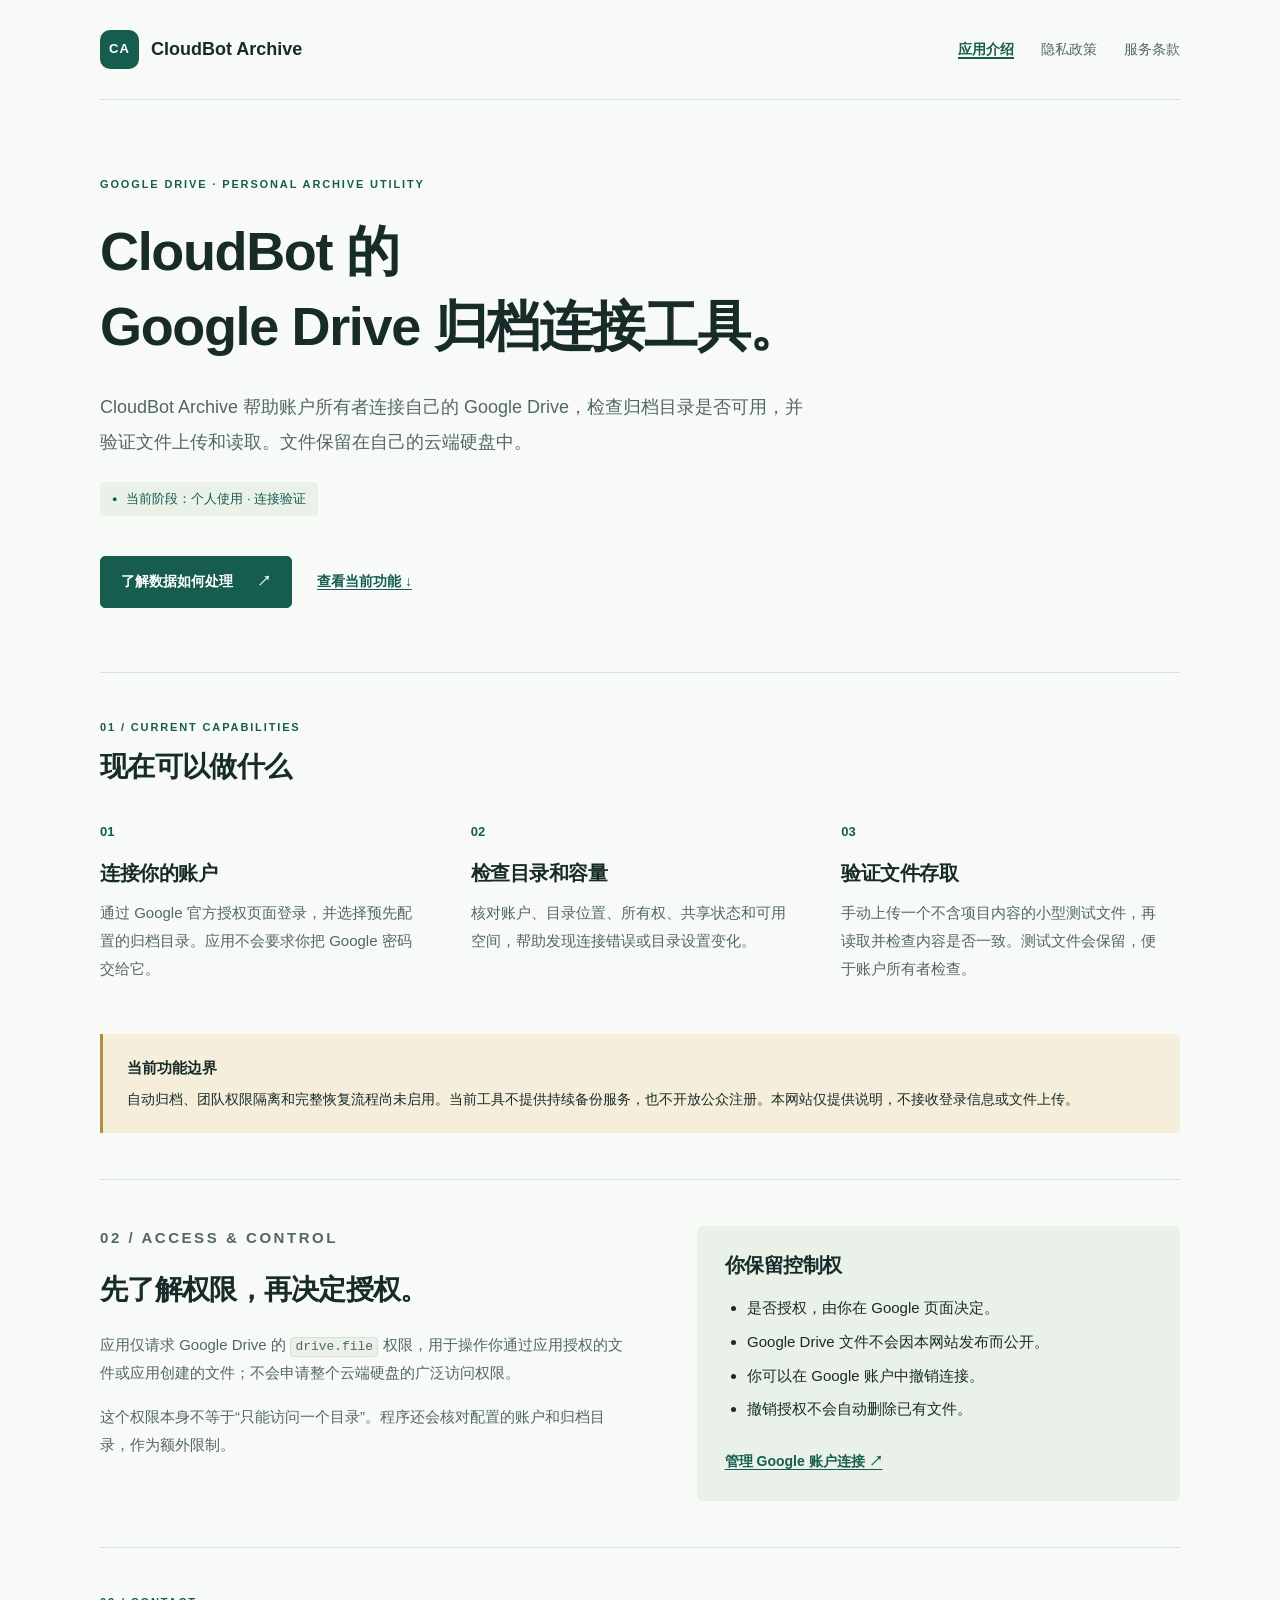
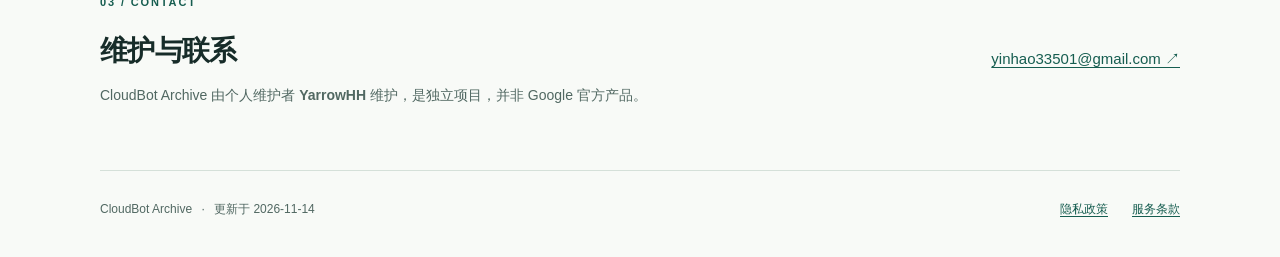
==== index.html @ 51e5c3c5 "Publish CloudBot Archive introduction, privacy policy, and terms" ====
<!doctype html>
<html lang="zh-CN">
<head>
  <meta charset="utf-8">
  <meta name="viewport" content="width=device-width, initial-scale=1">
  <meta name="description" content="CloudBot Archive 是面向账户所有者的自用 Google Drive 归档连接工具。了解目前的功能、授权范围及数据处理方式。">
  <meta name="referrer" content="strict-origin-when-cross-origin">
  <title>CloudBot Archive · 应用介绍</title>
  <link rel="canonical" href="https://yarrowhh.github.io/">
  <link rel="stylesheet" href="/styles.css">
</head>
<body>
  <a class="skip" href="#main">跳到正文</a>
  <header class="site-header wrap">
    <a class="brand" href="/" aria-label="CloudBot Archive 首页"><span class="brand-mark" aria-hidden="true">CA</span><span>CloudBot Archive</span></a>
    <nav aria-label="网站导航"><a href="/" aria-current="page">应用介绍</a><a href="/privacy.html">隐私政策</a><a href="/terms.html">服务条款</a></nav>
  </header>
  <main id="main" class="wrap">
    <section class="hero" aria-labelledby="intro-title">
      <p class="eyebrow">GOOGLE DRIVE · PERSONAL ARCHIVE UTILITY</p>
      <h1 id="intro-title">CloudBot 的<br>Google Drive 归档连接工具。</h1>
      <p class="lead">CloudBot Archive 帮助账户所有者连接自己的 Google Drive，检查归档目录是否可用，并验证文件上传和读取。文件保留在自己的云端硬盘中。</p>
      <p class="status"><span aria-hidden="true">●</span> 当前阶段：个人使用 · 连接验证</p>
      <div class="hero-links"><a class="button" href="/privacy.html">了解数据如何处理 <span aria-hidden="true">↗</span></a><a class="text-link" href="#capabilities">查看当前功能 ↓</a></div>
    </section>
    <section class="section" id="capabilities" aria-labelledby="capabilities-title">
      <div class="section-heading"><p class="eyebrow">01 / CURRENT CAPABILITIES</p><h2 id="capabilities-title">现在可以做什么</h2></div>
      <div class="features">
        <article><span class="number">01</span><h3>连接你的账户</h3><p>通过 Google 官方授权页面登录，并选择预先配置的归档目录。应用不会要求你把 Google 密码交给它。</p></article>
        <article><span class="number">02</span><h3>检查目录和容量</h3><p>核对账户、目录位置、所有权、共享状态和可用空间，帮助发现连接错误或目录设置变化。</p></article>
        <article><span class="number">03</span><h3>验证文件存取</h3><p>手动上传一个不含项目内容的小型测试文件，再读取并检查内容是否一致。测试文件会保留，便于账户所有者检查。</p></article>
      </div>
      <aside class="note"><strong>当前功能边界</strong><p>自动归档、团队权限隔离和完整恢复流程尚未启用。当前工具不提供持续备份服务，也不开放公众注册。本网站仅提供说明，不接收登录信息或文件上传。</p></aside>
    </section>
    <section class="section two-columns" aria-labelledby="access-title">
      <div><p class="eyebrow">02 / ACCESS &amp; CONTROL</p><h2 id="access-title">先了解权限，再决定授权。</h2><p>应用仅请求 Google Drive 的 <code>drive.file</code> 权限，用于操作你通过应用授权的文件或应用创建的文件；不会申请整个云端硬盘的广泛访问权限。</p><p>这个权限本身不等于“只能访问一个目录”。程序还会核对配置的账户和归档目录，作为额外限制。</p></div>
      <div class="control-panel"><h3>你保留控制权</h3><ul><li>是否授权，由你在 Google 页面决定。</li><li>Google Drive 文件不会因本网站发布而公开。</li><li>你可以在 Google 账户中撤销连接。</li><li>撤销授权不会自动删除已有文件。</li></ul><a class="text-link" href="https://myaccount.google.com/connections">管理 Google 账户连接 ↗</a></div>
    </section>
    <section class="section contact" aria-labelledby="contact-title"><div><p class="eyebrow">03 / CONTACT</p><h2 id="contact-title">维护与联系</h2><p>CloudBot Archive 由个人维护者 <strong>YarrowHH</strong> 维护，是独立项目，并非 Google 官方产品。</p></div><a class="contact-address" href="mailto:yinhao33501@gmail.com">yinhao33501@gmail.com ↗</a></section>
  </main>
  <footer class="site-footer wrap"><p>CloudBot Archive <span>·</span> 更新于 2026-11-14</p><div><a href="/privacy.html">隐私政策</a><a href="/terms.html">服务条款</a></div></footer>
</body>
</html>
---- styles.css ----
:root{color-scheme:light;--paper:#f8faf7;--surface:#fff;--ink:#172c29;--muted:#516862;--line:#d5e0d9;--accent:#165d50;--wash:#e9f1e9;--warm:#f5eedb}
*{box-sizing:border-box}
html{scroll-padding-top:1.5rem}
body{margin:0;background:var(--paper);color:var(--ink);font-family:Inter,-apple-system,BlinkMacSystemFont,"Segoe UI","PingFang SC","Microsoft YaHei",sans-serif;font-size:16px;line-height:1.85;-webkit-font-smoothing:antialiased}
a{color:var(--accent);text-underline-offset:.22em;overflow-wrap:anywhere}
a:hover{text-decoration-thickness:2px}
a:focus-visible{outline:3px solid #c16821;outline-offset:5px;border-radius:2px}
.wrap{width:min(1080px,calc(100% - 64px));margin-inline:auto}
.skip{position:absolute;left:16px;top:-80px;background:var(--ink);color:#fff;padding:10px 16px;z-index:2}.skip:focus{top:12px}
.site-header{min-height:100px;display:flex;align-items:center;justify-content:space-between;gap:24px;border-bottom:1px solid var(--line)}
.brand{display:inline-flex;align-items:center;gap:12px;font-weight:700;font-size:18px;text-decoration:none;color:var(--ink);white-space:nowrap}
.brand-mark{display:grid;place-items:center;width:39px;height:39px;background:var(--accent);color:#fff;border-radius:10px;font-size:13px;letter-spacing:.08em}
nav{display:flex;gap:27px;flex-wrap:wrap}nav a{font-size:14px;text-decoration:none;color:var(--muted);padding:10px 0}nav a[aria-current=page]{color:var(--accent);font-weight:700;text-decoration:underline;text-decoration-thickness:2px}
.hero{padding:76px 0 64px;max-width:850px}
.eyebrow{font-size:11px;letter-spacing:.17em;font-weight:700;color:var(--accent);margin:0 0 20px;line-height:1.6}
h1,h2,h3{line-height:1.4;letter-spacing:-.025em}h1{font-size:clamp(32px,4.7vw,54px);margin:0 0 25px;font-weight:650}h2{font-size:28px;margin:0 0 22px;font-weight:650}h3{font-size:20px;margin:14px 0 12px;font-weight:650}p{margin:0 0 16px}
.lead{font-size:18px;line-height:1.95;color:var(--muted);max-width:720px}
.status{display:inline-flex;gap:9px;align-items:center;padding:5px 12px;background:var(--wash);border-radius:4px;color:var(--accent);font-size:13px;margin-top:6px}
.status span{font-size:9px}.hero-links{display:flex;align-items:center;flex-wrap:wrap;gap:25px;margin-top:24px}
.button{display:inline-flex;gap:24px;padding:12px 20px;background:var(--accent);border:1px solid var(--accent);color:#fff;text-decoration:none;border-radius:5px;font-size:14px;font-weight:600}.button:hover{background:#10483e}.text-link{font-size:14px;font-weight:600}
.section{padding:46px 0;border-top:1px solid var(--line)}.section-heading .eyebrow{margin-bottom:10px}.section-heading h2{margin-bottom:30px}
.features{display:grid;grid-template-columns:repeat(3,minmax(0,1fr));gap:32px}.features article{padding:0 20px 10px 0}.features p{font-size:15px;color:var(--muted)}.number{font-size:13px;color:var(--accent);font-weight:700}
.note{background:var(--warm);border-left:3px solid #b38d37;padding:20px 24px;margin-top:25px;font-size:14px;border-radius:0 5px 5px 0}.note strong{display:block;font-size:15px;margin-bottom:6px}.note p:last-child{margin-bottom:0}
.two-columns{display:grid;grid-template-columns:1.1fr 1fr;gap:65px;align-items:start}.two-columns p{font-size:15px;color:var(--muted)}.control-panel{padding:25px 28px;background:var(--wash);border-radius:6px}.control-panel h3{margin-top:0}.control-panel li{font-size:15px;padding:3px 0}
ul,ol{padding-left:1.4rem;margin:12px 0 20px}li{padding:4px 0}code{font-size:.86em;background:#eaf0ea;border:1px solid var(--line);padding:.1em .35em;border-radius:4px;overflow-wrap:anywhere}
.contact{display:flex;align-items:center;justify-content:space-between;gap:32px}.contact p{font-size:14px;color:var(--muted);max-width:580px}.contact .eyebrow{font-size:11px;color:var(--accent)}.contact h2{margin-bottom:12px}.contact-address{font-size:15px;white-space:nowrap}
.site-footer{display:flex;align-items:center;justify-content:space-between;gap:20px;padding:27px 0 36px;border-top:1px solid var(--line);color:var(--muted);font-size:12px}.site-footer p{margin:0}.site-footer span{padding:0 6px}.site-footer div{display:flex;gap:24px}
.document{max-width:800px;padding-bottom:55px}.document-heading{padding:60px 0 28px;border-bottom:1px solid var(--line)}.document h1{font-size:42px}.document .lead{font-size:17px}.date{font-size:13px;color:var(--muted);margin-bottom:0}.document section{padding-top:34px}.document h2{font-size:23px;margin-bottom:16px}.document section p,.document li{font-size:15px;color:#354d46}.document .note{margin-top:30px}.document .note p{font-size:14px}
@media(max-width:760px){.wrap{width:calc(100% - 40px)}.site-header{padding:22px 0;align-items:flex-start;flex-direction:column;gap:14px;min-height:0}nav{gap:24px}nav a{padding:2px 0}.hero{padding:44px 0 42px}.lead{font-size:16px}.section{padding:34px 0}h2{font-size:25px}.features{grid-template-columns:1fr;gap:19px}.features article{padding:0 0 16px;border-bottom:1px solid var(--line)}.features article:last-child{border-bottom:0}.features h3{margin-top:5px}.two-columns{grid-template-columns:1fr;gap:22px}.contact{align-items:flex-start;flex-direction:column;gap:4px}.contact-address{white-space:normal}.site-footer{align-items:flex-start;flex-direction:column;gap:10px}.document-heading{padding-top:40px}.document h1{font-size:34px}.note{padding:17px 19px}.hero-links{gap:18px}.eyebrow{letter-spacing:.1em;font-size:10px}}
@media(prefers-reduced-motion:reduce){html{scroll-behavior:auto}}
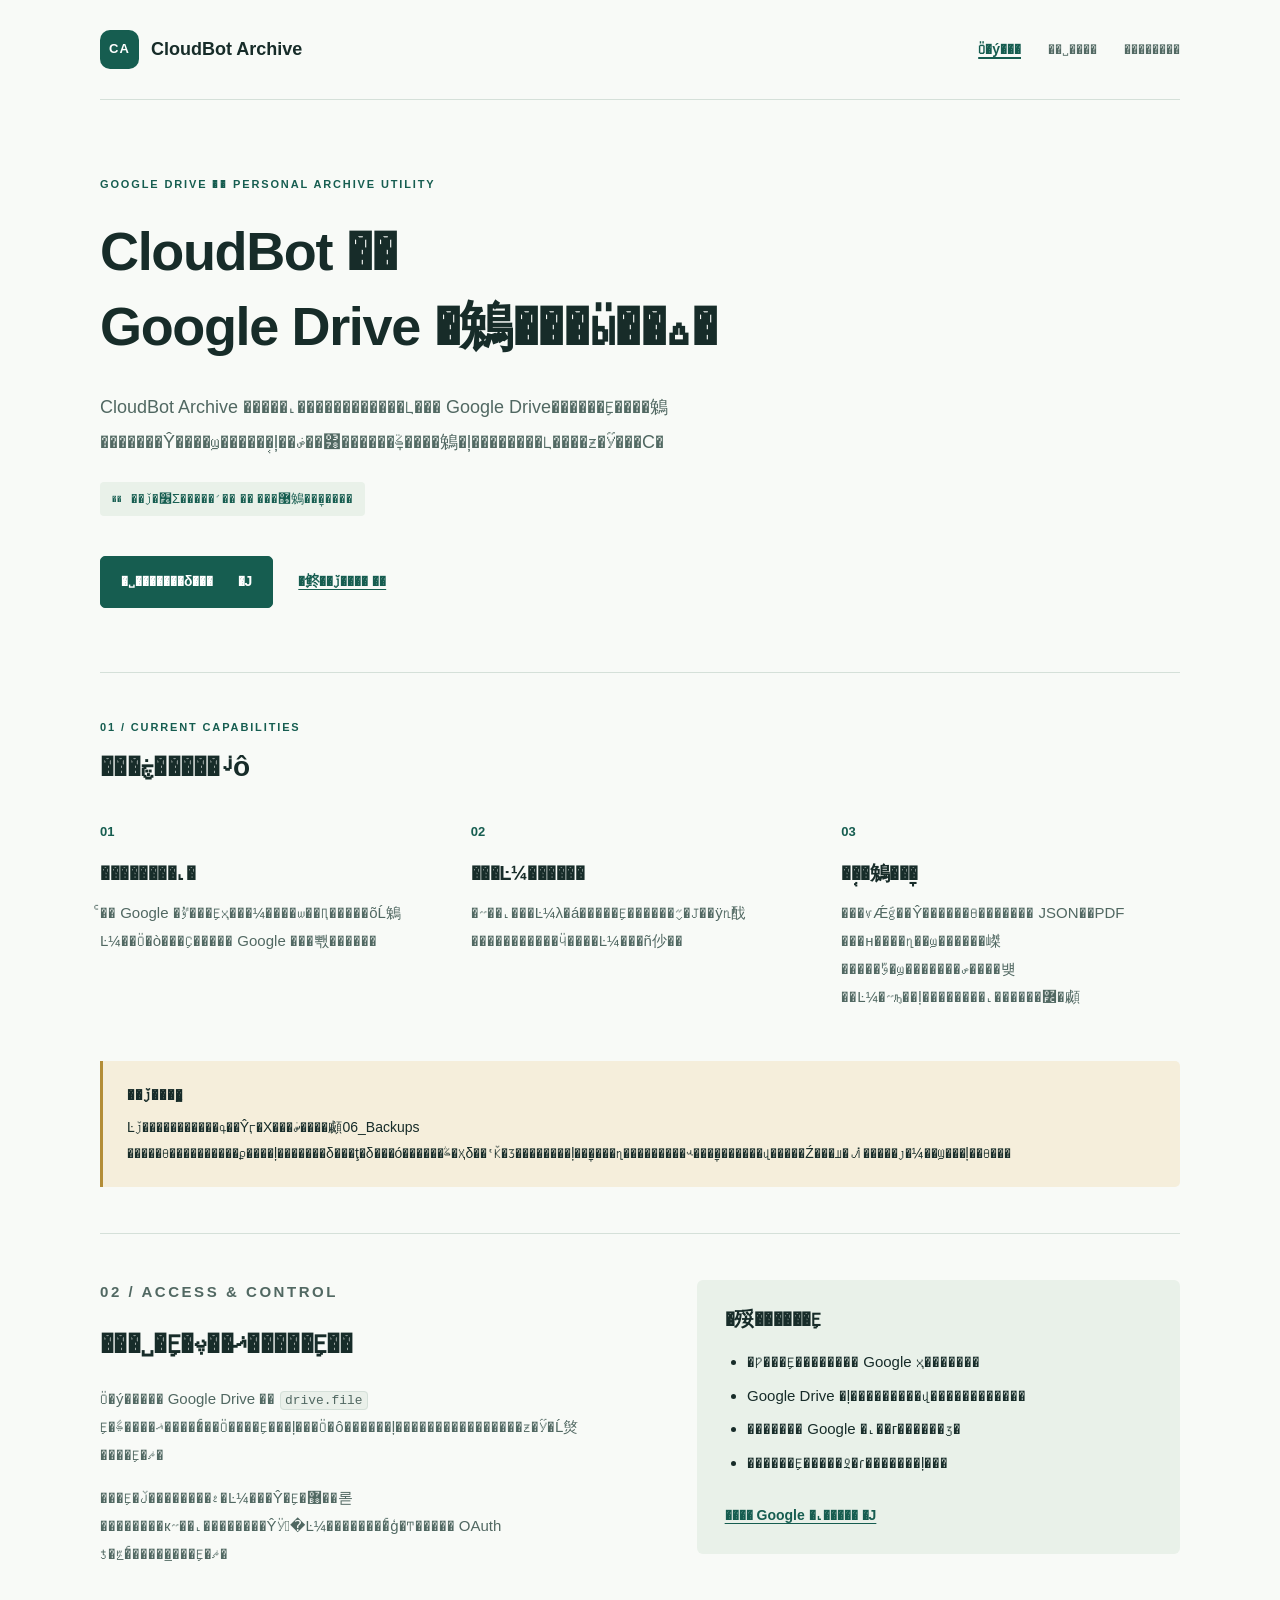
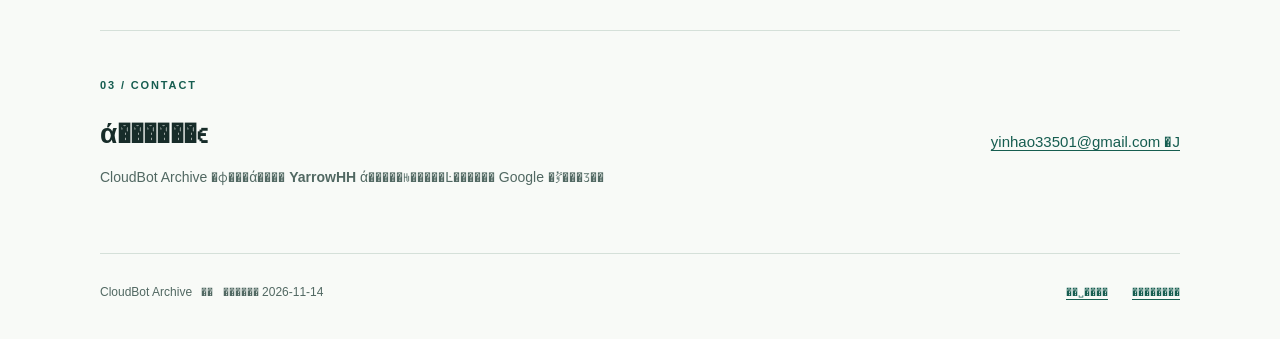
==== commit e4e8b992: "Update archive disclosures for bounded team artifact and restore validation" ====
--- a/index.html
+++ b/index.html
@@ -3,41 +3,41 @@
 <head>
   <meta charset="utf-8">
   <meta name="viewport" content="width=device-width, initial-scale=1">
-  <meta name="description" content="CloudBot Archive 是面向账户所有者的自用 Google Drive 归档连接工具。了解目前的功能、授权范围及数据处理方式。">
+  <meta name="description" content="CloudBot Archive �������˻������ߵ����� Google Drive �鵵���ӹ��ߡ��˽�Ŀǰ�Ĺ��ܡ���Ȩ��Χ�����ݴ�����ʽ��">
   <meta name="referrer" content="strict-origin-when-cross-origin">
-  <title>CloudBot Archive · 应用介绍</title>
+  <title>CloudBot Archive �� Ӧ�ý���</title>
   <link rel="canonical" href="https://yarrowhh.github.io/">
   <link rel="stylesheet" href="/styles.css">
 </head>
 <body>
-  <a class="skip" href="#main">跳到正文</a>
+  <a class="skip" href="#main">��������</a>
   <header class="site-header wrap">
-    <a class="brand" href="/" aria-label="CloudBot Archive 首页"><span class="brand-mark" aria-hidden="true">CA</span><span>CloudBot Archive</span></a>
-    <nav aria-label="网站导航"><a href="/" aria-current="page">应用介绍</a><a href="/privacy.html">隐私政策</a><a href="/terms.html">服务条款</a></nav>
+    <a class="brand" href="/" aria-label="CloudBot Archive ��ҳ"><span class="brand-mark" aria-hidden="true">CA</span><span>CloudBot Archive</span></a>
+    <nav aria-label="��վ����"><a href="/" aria-current="page">Ӧ�ý���</a><a href="/privacy.html">��˽����</a><a href="/terms.html">��������</a></nav>
   </header>
   <main id="main" class="wrap">
     <section class="hero" aria-labelledby="intro-title">
-      <p class="eyebrow">GOOGLE DRIVE · PERSONAL ARCHIVE UTILITY</p>
-      <h1 id="intro-title">CloudBot 的<br>Google Drive 归档连接工具。</h1>
-      <p class="lead">CloudBot Archive 帮助账户所有者连接自己的 Google Drive，检查归档目录是否可用，并验证文件上传和读取。文件保留在自己的云端硬盘中。</p>
-      <p class="status"><span aria-hidden="true">●</span> 当前阶段：个人使用 · 连接验证</p>
-      <div class="hero-links"><a class="button" href="/privacy.html">了解数据如何处理 <span aria-hidden="true">↗</span></a><a class="text-link" href="#capabilities">查看当前功能 ↓</a></div>
+      <p class="eyebrow">GOOGLE DRIVE �� PERSONAL ARCHIVE UTILITY</p>
+      <h1 id="intro-title">CloudBot ��<br>Google Drive �鵵���ӹ��ߡ�</h1>
+      <p class="lead">CloudBot Archive �����˻������������Լ��� Google Drive������Ȩ����鵵�������Ŷ����ϣ�����֤�ļ��ض��͸������ػָ����鵵�ļ��������Լ����ƶ�Ӳ���С�</p>
+      <p class="status"><span aria-hidden="true">��</span> ��ǰ�׶Σ�����ʹ�� �� ���޹鵵��ָ�����</p>
+      <div class="hero-links"><a class="button" href="/privacy.html">�˽�������δ��� <span aria-hidden="true">�J</span></a><a class="text-link" href="#capabilities">�鿴��ǰ���� ��</a></div>
     </section>
     <section class="section" id="capabilities" aria-labelledby="capabilities-title">
-      <div class="section-heading"><p class="eyebrow">01 / CURRENT CAPABILITIES</p><h2 id="capabilities-title">现在可以做什么</h2></div>
+      <div class="section-heading"><p class="eyebrow">01 / CURRENT CAPABILITIES</p><h2 id="capabilities-title">���ڿ�����ʲô</h2></div>
       <div class="features">
-        <article><span class="number">01</span><h3>连接你的账户</h3><p>通过 Google 官方授权页面登录，并选择预先配置的归档目录。应用不会要求你把 Google 密码交给它。</p></article>
-        <article><span class="number">02</span><h3>检查目录和容量</h3><p>核对账户、目录位置、所有权、共享状态和可用空间，帮助发现连接错误或目录设置变化。</p></article>
-        <article><span class="number">03</span><h3>验证文件存取</h3><p>手动上传一个不含项目内容的小型测试文件，再读取并检查内容是否一致。测试文件会保留，便于账户所有者检查。</p></article>
+        <article><span class="number">01</span><h3>��������˻�</h3><p>ͨ�� Google �ٷ���Ȩҳ���¼����ѡ��Ԥ�����õĹ鵵Ŀ¼��Ӧ�ò���Ҫ����� Google ���뽻������</p></article>
+        <article><span class="number">02</span><h3>���Ŀ¼������</h3><p>�˶��˻���Ŀ¼λ�á�����Ȩ������״̬�Ϳ��ÿռ䣬�����������Ӵ����Ŀ¼���ñ仯��</p></article>
+        <article><span class="number">03</span><h3>��֤�鵵��ָ�</h3><p>���ѵǼǵ��Ŷ������ϴ������� JSON��PDF ���н����ղ��ϣ������嵥�����ݹ�ϣ�������ص����뱾��Ŀ¼�˶ԡ��ļ��������˻������߼�顣</p></article>
       </div>
-      <aside class="note"><strong>当前功能边界</strong><p>自动归档、团队权限隔离和完整恢复流程尚未启用。当前工具不提供持续备份服务，也不开放公众注册。本网站仅提供说明，不接收登录信息或文件上传。</p></aside>
+      <aside class="note"><strong>��ǰ���ܱ߽�</strong><p>Ŀǰ�����������գ��Ŷӷ�Χ���ܿس����顣06_Backups �����ϴ����������ϼ����ļ�������δ���ţ�δ���ó������ݣ�Ҳδ��ʽǨ�Ʒ��������ļ��ָ����ղ���������ʵ���ָ�������վ�����Ź���ע�ᣬ�����յ�¼��Ϣ���ļ��ϴ���</p></aside>
     </section>
     <section class="section two-columns" aria-labelledby="access-title">
-      <div><p class="eyebrow">02 / ACCESS &amp; CONTROL</p><h2 id="access-title">先了解权限，再决定授权。</h2><p>应用仅请求 Google Drive 的 <code>drive.file</code> 权限，用于操作你通过应用授权的文件或应用创建的文件；不会申请整个云端硬盘的广泛访问权限。</p><p>这个权限本身不等于“只能访问一个目录”。程序还会核对配置的账户和归档目录，作为额外限制。</p></div>
-      <div class="control-panel"><h3>你保留控制权</h3><ul><li>是否授权，由你在 Google 页面决定。</li><li>Google Drive 文件不会因本网站发布而公开。</li><li>你可以在 Google 账户中撤销连接。</li><li>撤销授权不会自动删除已有文件。</li></ul><a class="text-link" href="https://myaccount.google.com/connections">管理 Google 账户连接 ↗</a></div>
+      <div><p class="eyebrow">02 / ACCESS &amp; CONTROL</p><h2 id="access-title">���˽�Ȩ�ޣ��پ�����Ȩ��</h2><p>Ӧ�ý����� Google Drive �� <code>drive.file</code> Ȩ�ޣ����ڲ�����ͨ��Ӧ����Ȩ���ļ���Ӧ�ô������ļ����������������ƶ�Ӳ�̵Ĺ㷺����Ȩ�ޡ�</p><p>���Ȩ�ޱ��������ڵ�Ŀ¼���Ŷ�Ȩ�޸��롣��������к˶��˻��������ŶӰ󶨼�Ŀ¼��������ͨģ�Ͳ����� OAuth ƾ�ݻ�ͨ�����̲���Ȩ�ޡ�</p></div>
+      <div class="control-panel"><h3>�㱣������Ȩ</h3><ul><li>�Ƿ���Ȩ�������� Google ҳ�������</li><li>Google Drive �ļ���������վ������������</li><li>������� Google �˻��г������ӡ�</li><li>������Ȩ�����Զ�ɾ�������ļ���</li></ul><a class="text-link" href="https://myaccount.google.com/connections">���� Google �˻����� �J</a></div>
     </section>
-    <section class="section contact" aria-labelledby="contact-title"><div><p class="eyebrow">03 / CONTACT</p><h2 id="contact-title">维护与联系</h2><p>CloudBot Archive 由个人维护者 <strong>YarrowHH</strong> 维护，是独立项目，并非 Google 官方产品。</p></div><a class="contact-address" href="mailto:yinhao33501@gmail.com">yinhao33501@gmail.com ↗</a></section>
+    <section class="section contact" aria-labelledby="contact-title"><div><p class="eyebrow">03 / CONTACT</p><h2 id="contact-title">ά������ϵ</h2><p>CloudBot Archive �ɸ���ά���� <strong>YarrowHH</strong> ά�����Ƕ�����Ŀ������ Google �ٷ���Ʒ��</p></div><a class="contact-address" href="mailto:yinhao33501@gmail.com">yinhao33501@gmail.com �J</a></section>
   </main>
-  <footer class="site-footer wrap"><p>CloudBot Archive <span>·</span> 更新于 2026-11-14</p><div><a href="/privacy.html">隐私政策</a><a href="/terms.html">服务条款</a></div></footer>
+  <footer class="site-footer wrap"><p>CloudBot Archive <span>��</span> ������ 2026-11-14</p><div><a href="/privacy.html">��˽����</a><a href="/terms.html">��������</a></div></footer>
 </body>
 </html>
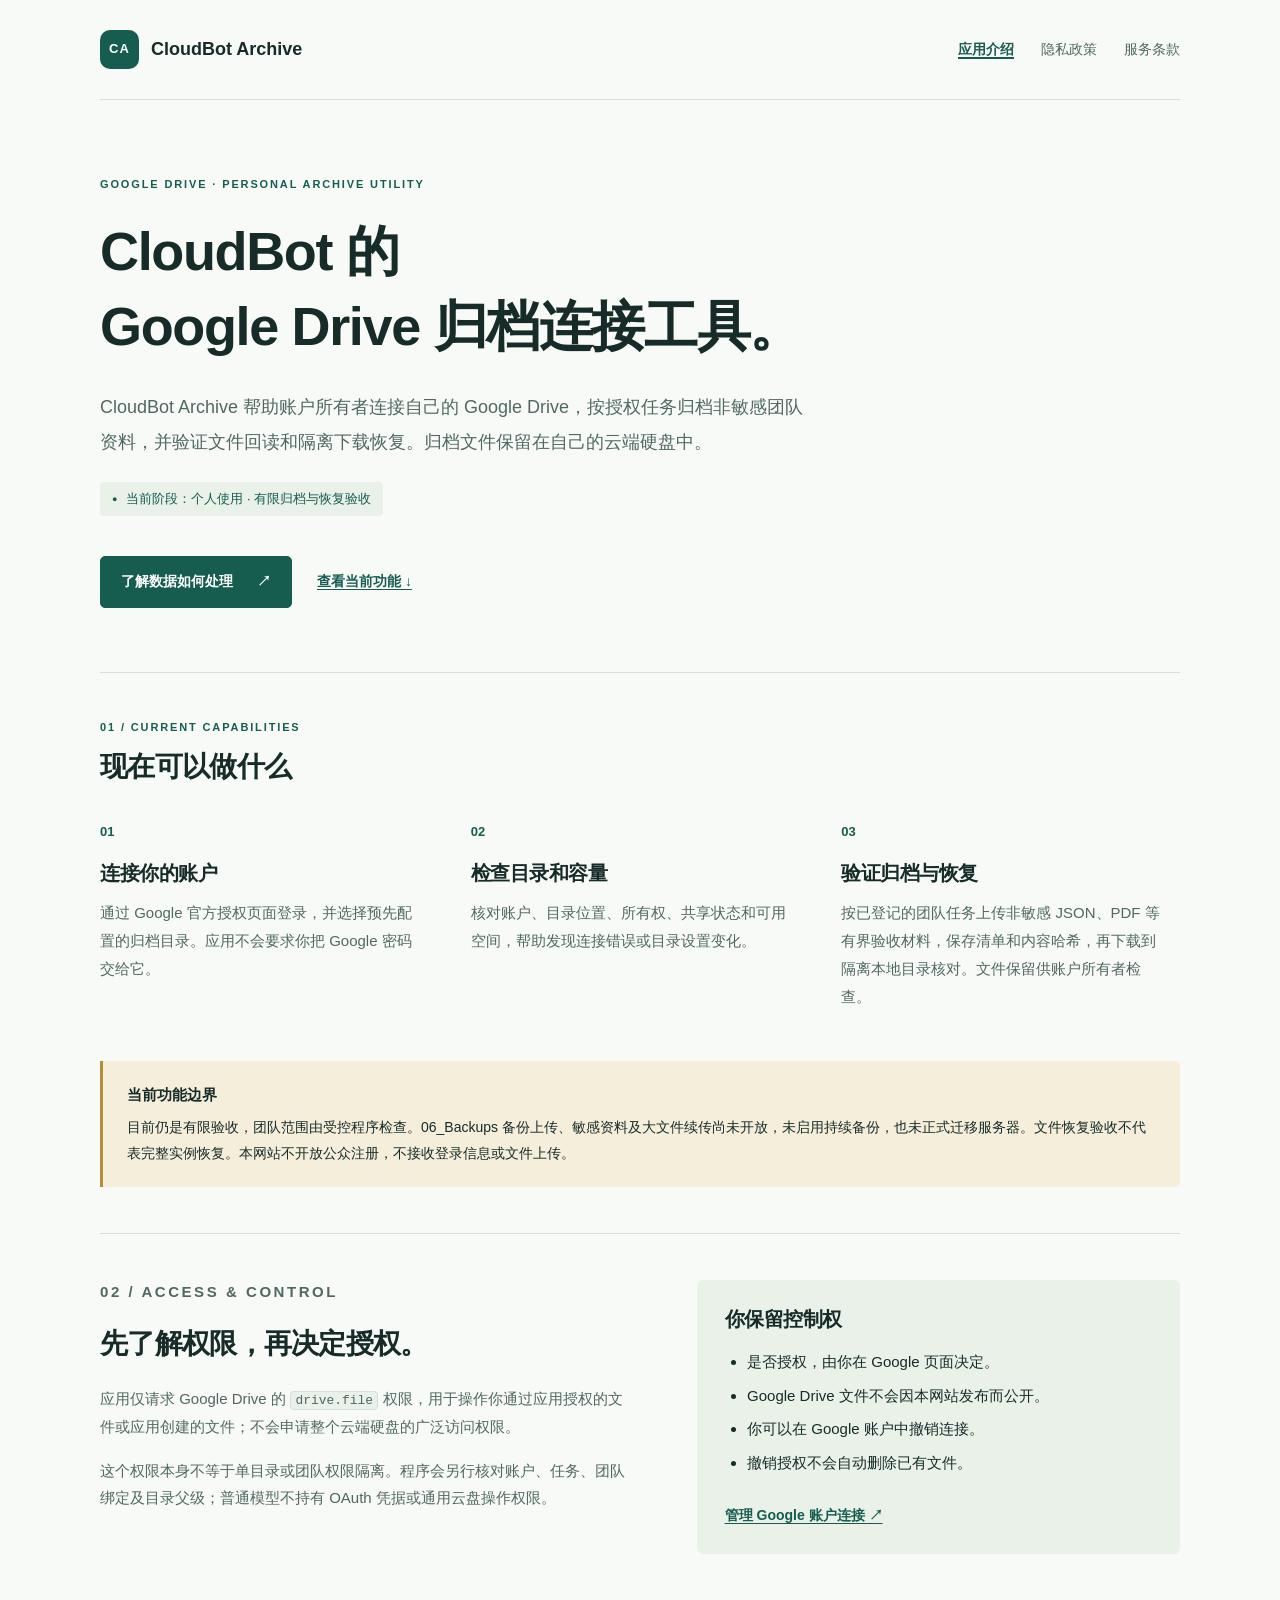
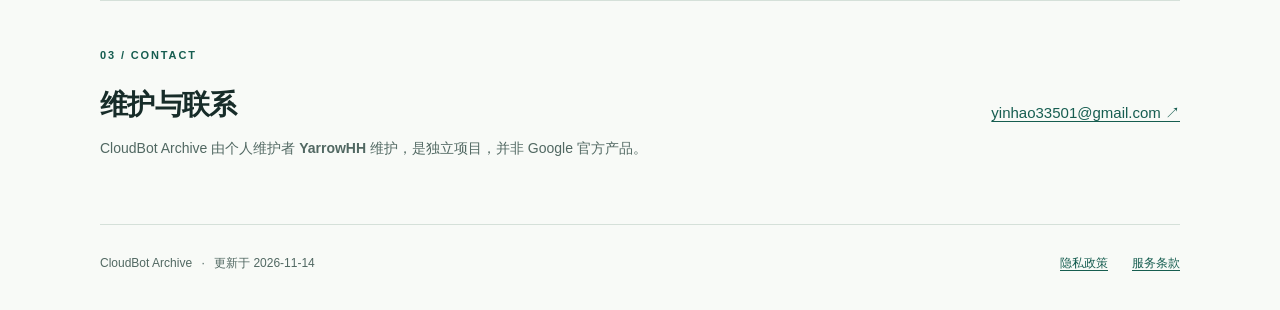
==== commit b3ead7c5: "Preserve UTF-8 Chinese text in archive disclosures" ====
--- a/index.html
+++ b/index.html
@@ -3,41 +3,41 @@
 <head>
   <meta charset="utf-8">
   <meta name="viewport" content="width=device-width, initial-scale=1">
-  <meta name="description" content="CloudBot Archive �������˻������ߵ����� Google Drive �鵵���ӹ��ߡ��˽�Ŀǰ�Ĺ��ܡ���Ȩ��Χ�����ݴ�����ʽ��">
+  <meta name="description" content="CloudBot Archive 是面向账户所有者的自用 Google Drive 归档连接工具。了解目前的功能、授权范围及数据处理方式。">
   <meta name="referrer" content="strict-origin-when-cross-origin">
-  <title>CloudBot Archive �� Ӧ�ý���</title>
+  <title>CloudBot Archive · 应用介绍</title>
   <link rel="canonical" href="https://yarrowhh.github.io/">
   <link rel="stylesheet" href="/styles.css">
 </head>
 <body>
-  <a class="skip" href="#main">��������</a>
+  <a class="skip" href="#main">跳到正文</a>
   <header class="site-header wrap">
-    <a class="brand" href="/" aria-label="CloudBot Archive ��ҳ"><span class="brand-mark" aria-hidden="true">CA</span><span>CloudBot Archive</span></a>
-    <nav aria-label="��վ����"><a href="/" aria-current="page">Ӧ�ý���</a><a href="/privacy.html">��˽����</a><a href="/terms.html">��������</a></nav>
+    <a class="brand" href="/" aria-label="CloudBot Archive 首页"><span class="brand-mark" aria-hidden="true">CA</span><span>CloudBot Archive</span></a>
+    <nav aria-label="网站导航"><a href="/" aria-current="page">应用介绍</a><a href="/privacy.html">隐私政策</a><a href="/terms.html">服务条款</a></nav>
   </header>
   <main id="main" class="wrap">
     <section class="hero" aria-labelledby="intro-title">
-      <p class="eyebrow">GOOGLE DRIVE �� PERSONAL ARCHIVE UTILITY</p>
-      <h1 id="intro-title">CloudBot ��<br>Google Drive �鵵���ӹ��ߡ�</h1>
-      <p class="lead">CloudBot Archive �����˻������������Լ��� Google Drive������Ȩ����鵵�������Ŷ����ϣ�����֤�ļ��ض��͸������ػָ����鵵�ļ��������Լ����ƶ�Ӳ���С�</p>
-      <p class="status"><span aria-hidden="true">��</span> ��ǰ�׶Σ�����ʹ�� �� ���޹鵵��ָ�����</p>
-      <div class="hero-links"><a class="button" href="/privacy.html">�˽�������δ��� <span aria-hidden="true">�J</span></a><a class="text-link" href="#capabilities">�鿴��ǰ���� ��</a></div>
+      <p class="eyebrow">GOOGLE DRIVE · PERSONAL ARCHIVE UTILITY</p>
+      <h1 id="intro-title">CloudBot 的<br>Google Drive 归档连接工具。</h1>
+      <p class="lead">CloudBot Archive 帮助账户所有者连接自己的 Google Drive，按授权任务归档非敏感团队资料，并验证文件回读和隔离下载恢复。归档文件保留在自己的云端硬盘中。</p>
+      <p class="status"><span aria-hidden="true">●</span> 当前阶段：个人使用 · 有限归档与恢复验收</p>
+      <div class="hero-links"><a class="button" href="/privacy.html">了解数据如何处理 <span aria-hidden="true">↗</span></a><a class="text-link" href="#capabilities">查看当前功能 ↓</a></div>
     </section>
     <section class="section" id="capabilities" aria-labelledby="capabilities-title">
-      <div class="section-heading"><p class="eyebrow">01 / CURRENT CAPABILITIES</p><h2 id="capabilities-title">���ڿ�����ʲô</h2></div>
+      <div class="section-heading"><p class="eyebrow">01 / CURRENT CAPABILITIES</p><h2 id="capabilities-title">现在可以做什么</h2></div>
       <div class="features">
-        <article><span class="number">01</span><h3>��������˻�</h3><p>ͨ�� Google �ٷ���Ȩҳ���¼����ѡ��Ԥ�����õĹ鵵Ŀ¼��Ӧ�ò���Ҫ����� Google ���뽻������</p></article>
-        <article><span class="number">02</span><h3>���Ŀ¼������</h3><p>�˶��˻���Ŀ¼λ�á�����Ȩ������״̬�Ϳ��ÿռ䣬�����������Ӵ����Ŀ¼���ñ仯��</p></article>
-        <article><span class="number">03</span><h3>��֤�鵵��ָ�</h3><p>���ѵǼǵ��Ŷ������ϴ������� JSON��PDF ���н����ղ��ϣ������嵥�����ݹ�ϣ�������ص����뱾��Ŀ¼�˶ԡ��ļ��������˻������߼�顣</p></article>
+        <article><span class="number">01</span><h3>连接你的账户</h3><p>通过 Google 官方授权页面登录，并选择预先配置的归档目录。应用不会要求你把 Google 密码交给它。</p></article>
+        <article><span class="number">02</span><h3>检查目录和容量</h3><p>核对账户、目录位置、所有权、共享状态和可用空间，帮助发现连接错误或目录设置变化。</p></article>
+        <article><span class="number">03</span><h3>验证归档与恢复</h3><p>按已登记的团队任务上传非敏感 JSON、PDF 等有界验收材料，保存清单和内容哈希，再下载到隔离本地目录核对。文件保留供账户所有者检查。</p></article>
       </div>
-      <aside class="note"><strong>��ǰ���ܱ߽�</strong><p>Ŀǰ�����������գ��Ŷӷ�Χ���ܿس����顣06_Backups �����ϴ����������ϼ����ļ�������δ���ţ�δ���ó������ݣ�Ҳδ��ʽǨ�Ʒ��������ļ��ָ����ղ���������ʵ���ָ�������վ�����Ź���ע�ᣬ�����յ�¼��Ϣ���ļ��ϴ���</p></aside>
+      <aside class="note"><strong>当前功能边界</strong><p>目前仍是有限验收，团队范围由受控程序检查。06_Backups 备份上传、敏感资料及大文件续传尚未开放，未启用持续备份，也未正式迁移服务器。文件恢复验收不代表完整实例恢复。本网站不开放公众注册，不接收登录信息或文件上传。</p></aside>
     </section>
     <section class="section two-columns" aria-labelledby="access-title">
-      <div><p class="eyebrow">02 / ACCESS &amp; CONTROL</p><h2 id="access-title">���˽�Ȩ�ޣ��پ�����Ȩ��</h2><p>Ӧ�ý����� Google Drive �� <code>drive.file</code> Ȩ�ޣ����ڲ�����ͨ��Ӧ����Ȩ���ļ���Ӧ�ô������ļ����������������ƶ�Ӳ�̵Ĺ㷺����Ȩ�ޡ�</p><p>���Ȩ�ޱ��������ڵ�Ŀ¼���Ŷ�Ȩ�޸��롣��������к˶��˻��������ŶӰ󶨼�Ŀ¼��������ͨģ�Ͳ����� OAuth ƾ�ݻ�ͨ�����̲���Ȩ�ޡ�</p></div>
-      <div class="control-panel"><h3>�㱣������Ȩ</h3><ul><li>�Ƿ���Ȩ�������� Google ҳ�������</li><li>Google Drive �ļ���������վ������������</li><li>������� Google �˻��г������ӡ�</li><li>������Ȩ�����Զ�ɾ�������ļ���</li></ul><a class="text-link" href="https://myaccount.google.com/connections">���� Google �˻����� �J</a></div>
+      <div><p class="eyebrow">02 / ACCESS &amp; CONTROL</p><h2 id="access-title">先了解权限，再决定授权。</h2><p>应用仅请求 Google Drive 的 <code>drive.file</code> 权限，用于操作你通过应用授权的文件或应用创建的文件；不会申请整个云端硬盘的广泛访问权限。</p><p>这个权限本身不等于单目录或团队权限隔离。程序会另行核对账户、任务、团队绑定及目录父级；普通模型不持有 OAuth 凭据或通用云盘操作权限。</p></div>
+      <div class="control-panel"><h3>你保留控制权</h3><ul><li>是否授权，由你在 Google 页面决定。</li><li>Google Drive 文件不会因本网站发布而公开。</li><li>你可以在 Google 账户中撤销连接。</li><li>撤销授权不会自动删除已有文件。</li></ul><a class="text-link" href="https://myaccount.google.com/connections">管理 Google 账户连接 ↗</a></div>
     </section>
-    <section class="section contact" aria-labelledby="contact-title"><div><p class="eyebrow">03 / CONTACT</p><h2 id="contact-title">ά������ϵ</h2><p>CloudBot Archive �ɸ���ά���� <strong>YarrowHH</strong> ά�����Ƕ�����Ŀ������ Google �ٷ���Ʒ��</p></div><a class="contact-address" href="mailto:yinhao33501@gmail.com">yinhao33501@gmail.com �J</a></section>
+    <section class="section contact" aria-labelledby="contact-title"><div><p class="eyebrow">03 / CONTACT</p><h2 id="contact-title">维护与联系</h2><p>CloudBot Archive 由个人维护者 <strong>YarrowHH</strong> 维护，是独立项目，并非 Google 官方产品。</p></div><a class="contact-address" href="mailto:yinhao33501@gmail.com">yinhao33501@gmail.com ↗</a></section>
   </main>
-  <footer class="site-footer wrap"><p>CloudBot Archive <span>��</span> ������ 2026-11-14</p><div><a href="/privacy.html">��˽����</a><a href="/terms.html">��������</a></div></footer>
+  <footer class="site-footer wrap"><p>CloudBot Archive <span>·</span> 更新于 2026-11-14</p><div><a href="/privacy.html">隐私政策</a><a href="/terms.html">服务条款</a></div></footer>
 </body>
 </html>
